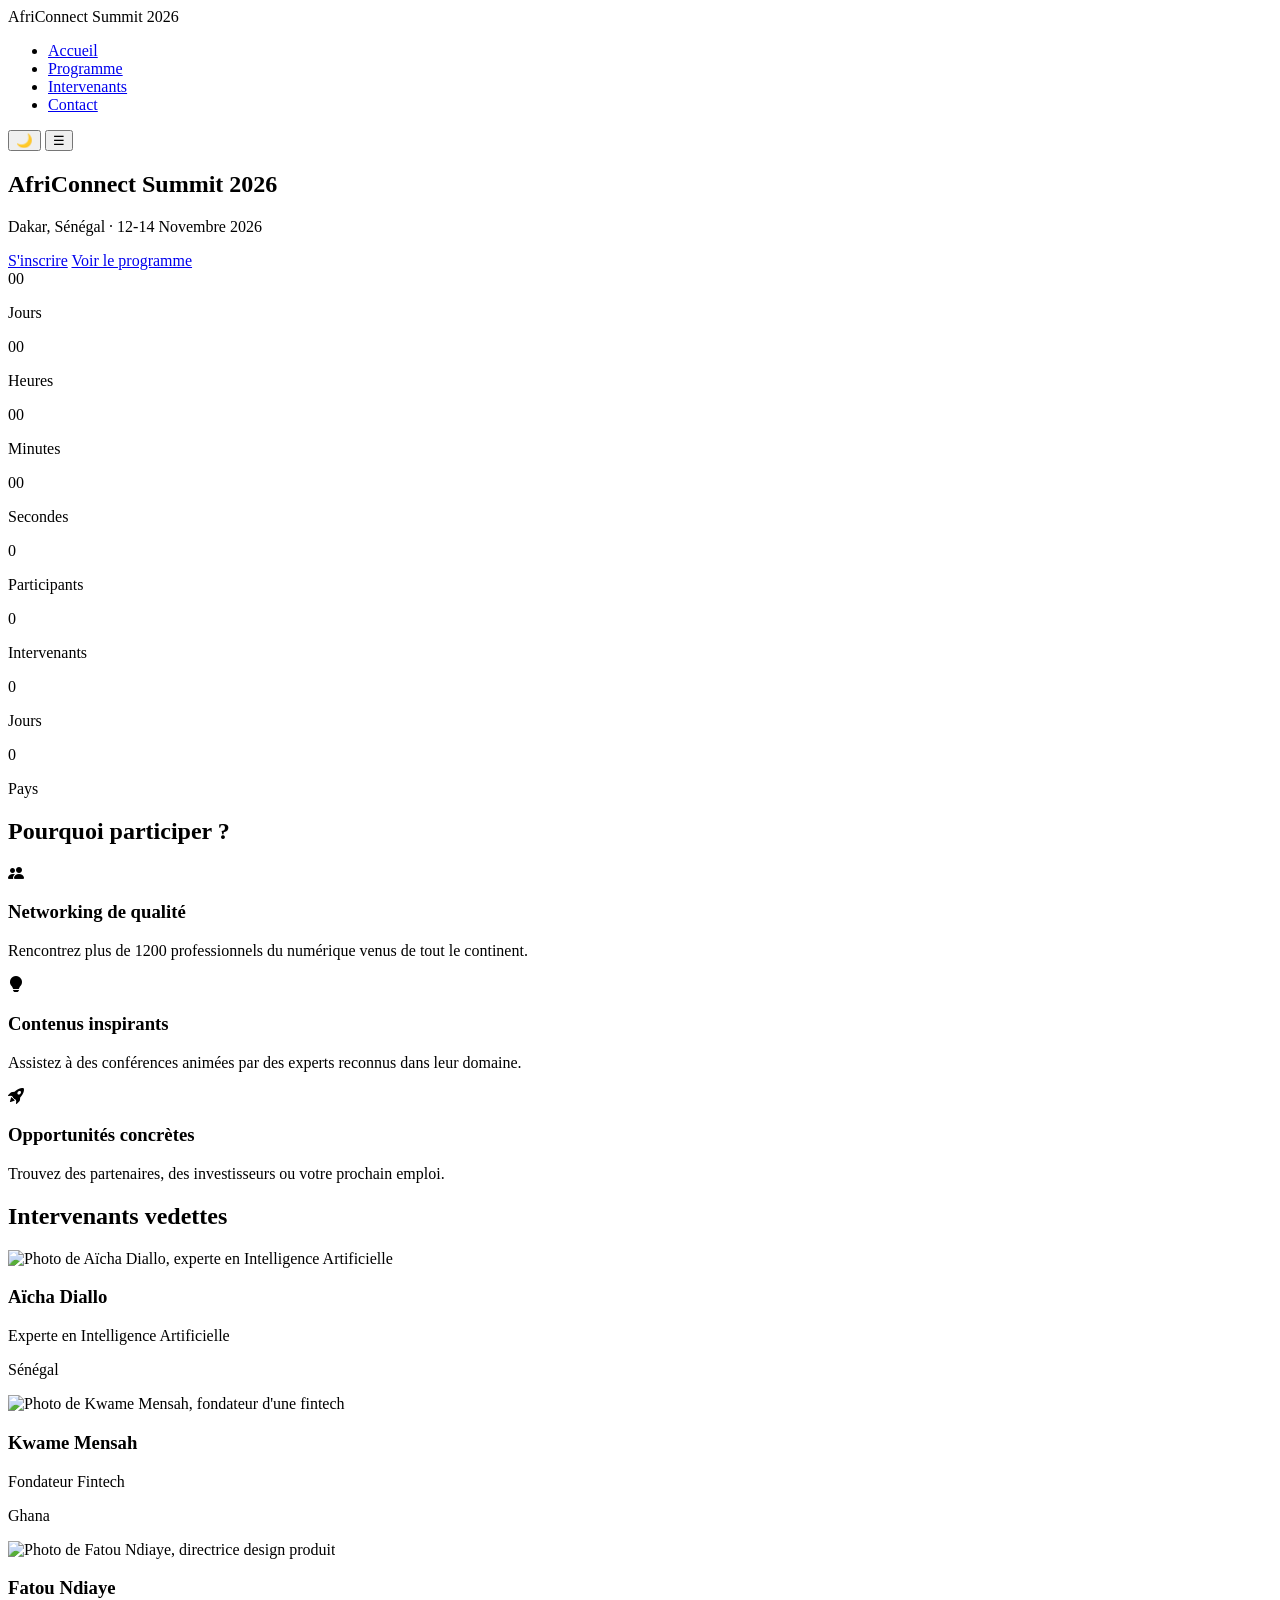
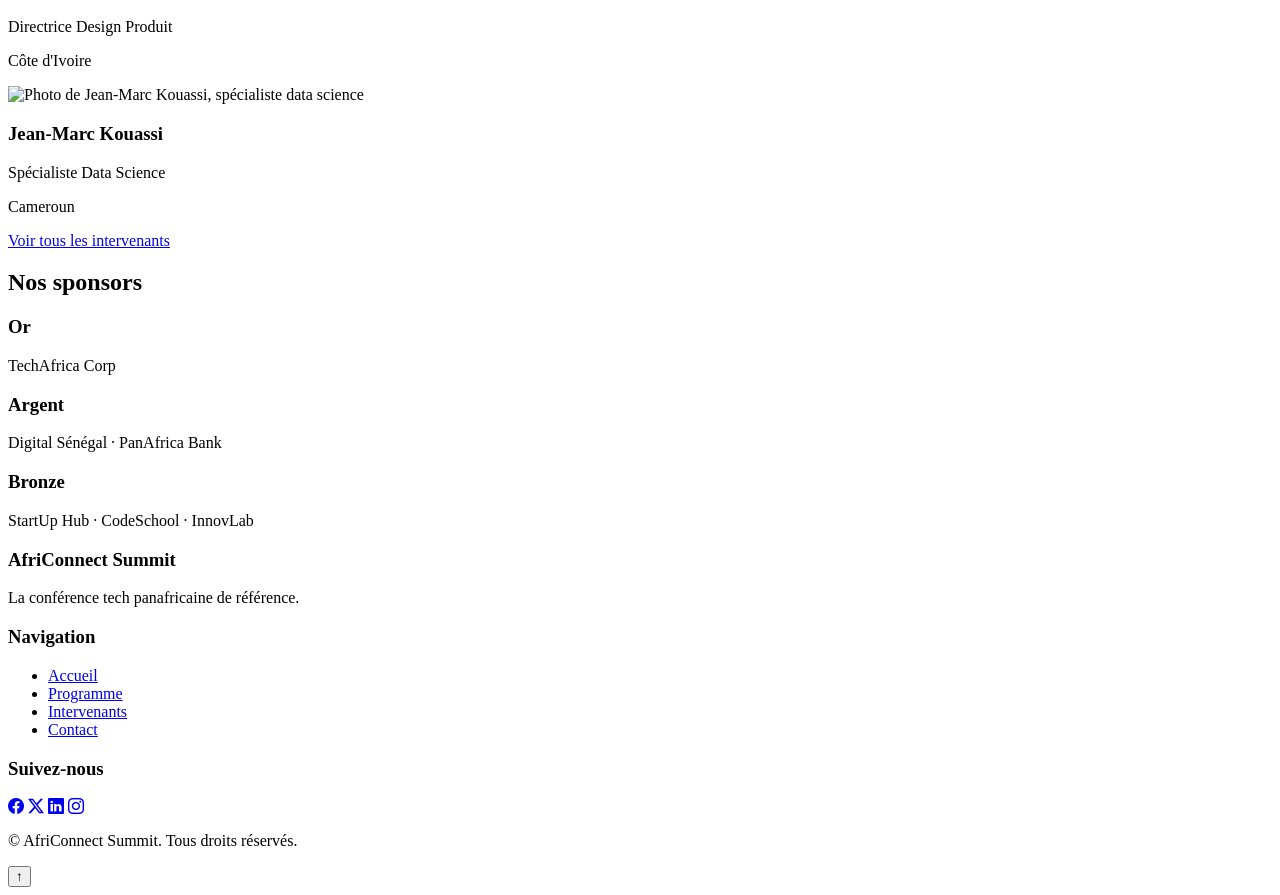
==== index.html @ d64a6867 "Ajout complet de la structure HTML de index.html" ====
<!DOCTYPE html>
<html lang="fr">
<head>
    <meta charset="UTF-8">
    <meta name="viewport" content="width=device-width, initial-scale=1.0">
    <title>AfriConnect Summit 2026 - Accueil</title>
    <link rel="stylesheet" href="https://cdn.jsdelivr.net/npm/bootstrap-icons@1.11.3/font/bootstrap-icons.css">
    <link rel="stylesheet" href="css/style.css">
</head>
<body>

    <!-- NAVBAR -->
    <header>
        <nav>
            <div class="logo">AfriConnect Summit 2026</div>

            <ul class="nav-links">
                <li><a href="index.html">Accueil</a></li>
                <li><a href="programme.html">Programme</a></li>
                <li><a href="intervenants.html">Intervenants</a></li>
                <li><a href="contact.html">Contact</a></li>
            </ul>

            <button class="theme-toggle" aria-label="Changer de thème">🌙</button>

            <button class="hamburger" aria-label="Ouvrir le menu">☰</button>
        </nav>
    </header>

    <main>

        <!-- SECTION HERO -->
        <section class="hero" id="hero">
            <div class="hero-content">
                <h1>AfriConnect Summit 2026</h1>
                <p class="hero-subtitle">Dakar, Sénégal · 12-14 Novembre 2026</p>

                <div class="hero-cta">
                    <a href="contact.html" class="btn btn-primary">S'inscrire</a>
                    <a href="programme.html" class="btn btn-secondary">Voir le programme</a>
                </div>

                <div class="countdown" id="countdown">
                    <div class="countdown-item">
                        <span id="days">00</span>
                        <p>Jours</p>
                    </div>
                    <div class="countdown-item">
                        <span id="hours">00</span>
                        <p>Heures</p>
                    </div>
                    <div class="countdown-item">
                        <span id="minutes">00</span>
                        <p>Minutes</p>
                    </div>
                    <div class="countdown-item">
                        <span id="seconds">00</span>
                        <p>Secondes</p>
                    </div>
                </div>
            </div>
        </section>

        <!-- SECTION CHIFFRES CLÉS -->
        <section class="stats" id="stats">
            <div class="stats-grid">
                <div class="stat-item">
                    <span class="stat-number" data-target="1200">0</span>
                    <p>Participants</p>
                </div>
                <div class="stat-item">
                    <span class="stat-number" data-target="48">0</span>
                    <p>Intervenants</p>
                </div>
                <div class="stat-item">
                    <span class="stat-number" data-target="3">0</span>
                    <p>Jours</p>
                </div>
                <div class="stat-item">
                    <span class="stat-number" data-target="12">0</span>
                    <p>Pays</p>
                </div>
            </div>
        </section>

        <!-- SECTION POURQUOI PARTICIPER -->
        <section class="why-attend" id="why-attend">
            <h2>Pourquoi participer ?</h2>

            <div class="why-flex">
                <div class="why-item">
                    <i class="bi bi-people-fill"></i>
                    <h3>Networking de qualité</h3>
                    <p>Rencontrez plus de 1200 professionnels du numérique venus de tout le continent.</p>
                </div>

                <div class="why-item">
                    <i class="bi bi-lightbulb-fill"></i>
                    <h3>Contenus inspirants</h3>
                    <p>Assistez à des conférences animées par des experts reconnus dans leur domaine.</p>
                </div>

                <div class="why-item">
                    <i class="bi bi-rocket-takeoff-fill"></i>
                    <h3>Opportunités concrètes</h3>
                    <p>Trouvez des partenaires, des investisseurs ou votre prochain emploi.</p>
                </div>
            </div>
        </section>

        <!-- SECTION INTERVENANTS VEDETTES -->
        <section class="featured-speakers" id="featured-speakers">
            <h2>Intervenants vedettes</h2>

            <div class="speakers-grid">
                <div class="speaker-card">
                    <img src="images/speaker1.jpg" alt="Photo de Aïcha Diallo, experte en Intelligence Artificielle">
                    <h3>Aïcha Diallo</h3>
                    <p class="speaker-title">Experte en Intelligence Artificielle</p>
                    <p class="speaker-country">Sénégal</p>
                </div>

                <div class="speaker-card">
                    <img src="images/speaker2.jpg" alt="Photo de Kwame Mensah, fondateur d'une fintech">
                    <h3>Kwame Mensah</h3>
                    <p class="speaker-title">Fondateur Fintech</p>
                    <p class="speaker-country">Ghana</p>
                </div>

                <div class="speaker-card">
                    <img src="images/speaker3.jpg" alt="Photo de Fatou Ndiaye, directrice design produit">
                    <h3>Fatou Ndiaye</h3>
                    <p class="speaker-title">Directrice Design Produit</p>
                    <p class="speaker-country">Côte d'Ivoire</p>
                </div>

                <div class="speaker-card">
                    <img src="images/speaker4.jpg" alt="Photo de Jean-Marc Kouassi, spécialiste data science">
                    <h3>Jean-Marc Kouassi</h3>
                    <p class="speaker-title">Spécialiste Data Science</p>
                    <p class="speaker-country">Cameroun</p>
                </div>
            </div>

            <a href="intervenants.html" class="btn btn-primary">Voir tous les intervenants</a>
        </section>

        <!-- SECTION SPONSORS -->
        <section class="sponsors" id="sponsors">
            <h2>Nos sponsors</h2>

            <div class="sponsors-flex">
                <div class="sponsor-level sponsor-or">
                    <h3>Or</h3>
                    <p>TechAfrica Corp</p>
                </div>

                <div class="sponsor-level sponsor-argent">
                    <h3>Argent</h3>
                    <p>Digital Sénégal · PanAfrica Bank</p>
                </div>

                <div class="sponsor-level sponsor-bronze">
                    <h3>Bronze</h3>
                    <p>StartUp Hub · CodeSchool · InnovLab</p>
                </div>
            </div>
        </section>

    </main>

    <!-- FOOTER -->
    <footer>
        <div class="footer-content">
            <div class="footer-col">
                <h3>AfriConnect Summit</h3>
                <p>La conférence tech panafricaine de référence.</p>
            </div>

            <div class="footer-col">
                <h3>Navigation</h3>
                <ul>
                    <li><a href="index.html">Accueil</a></li>
                    <li><a href="programme.html">Programme</a></li>
                    <li><a href="intervenants.html">Intervenants</a></li>
                    <li><a href="contact.html">Contact</a></li>
                </ul>
            </div>

            <div class="footer-col">
                <h3>Suivez-nous</h3>
                <div class="social-icons">
                    <a href="#" aria-label="Facebook"><i class="bi bi-facebook"></i></a>
                    <a href="#" aria-label="Twitter"><i class="bi bi-twitter-x"></i></a>
                    <a href="#" aria-label="LinkedIn"><i class="bi bi-linkedin"></i></a>
                    <a href="#" aria-label="Instagram"><i class="bi bi-instagram"></i></a>
                </div>
            </div>
        </div>

        <p class="copyright">© <span id="current-year"></span> AfriConnect Summit. Tous droits réservés.</p>

        <button class="back-to-top" id="backToTop" aria-label="Retour en haut">↑</button>
    </footer>

    <script src="js/main.js"></script>
</body>
</html>
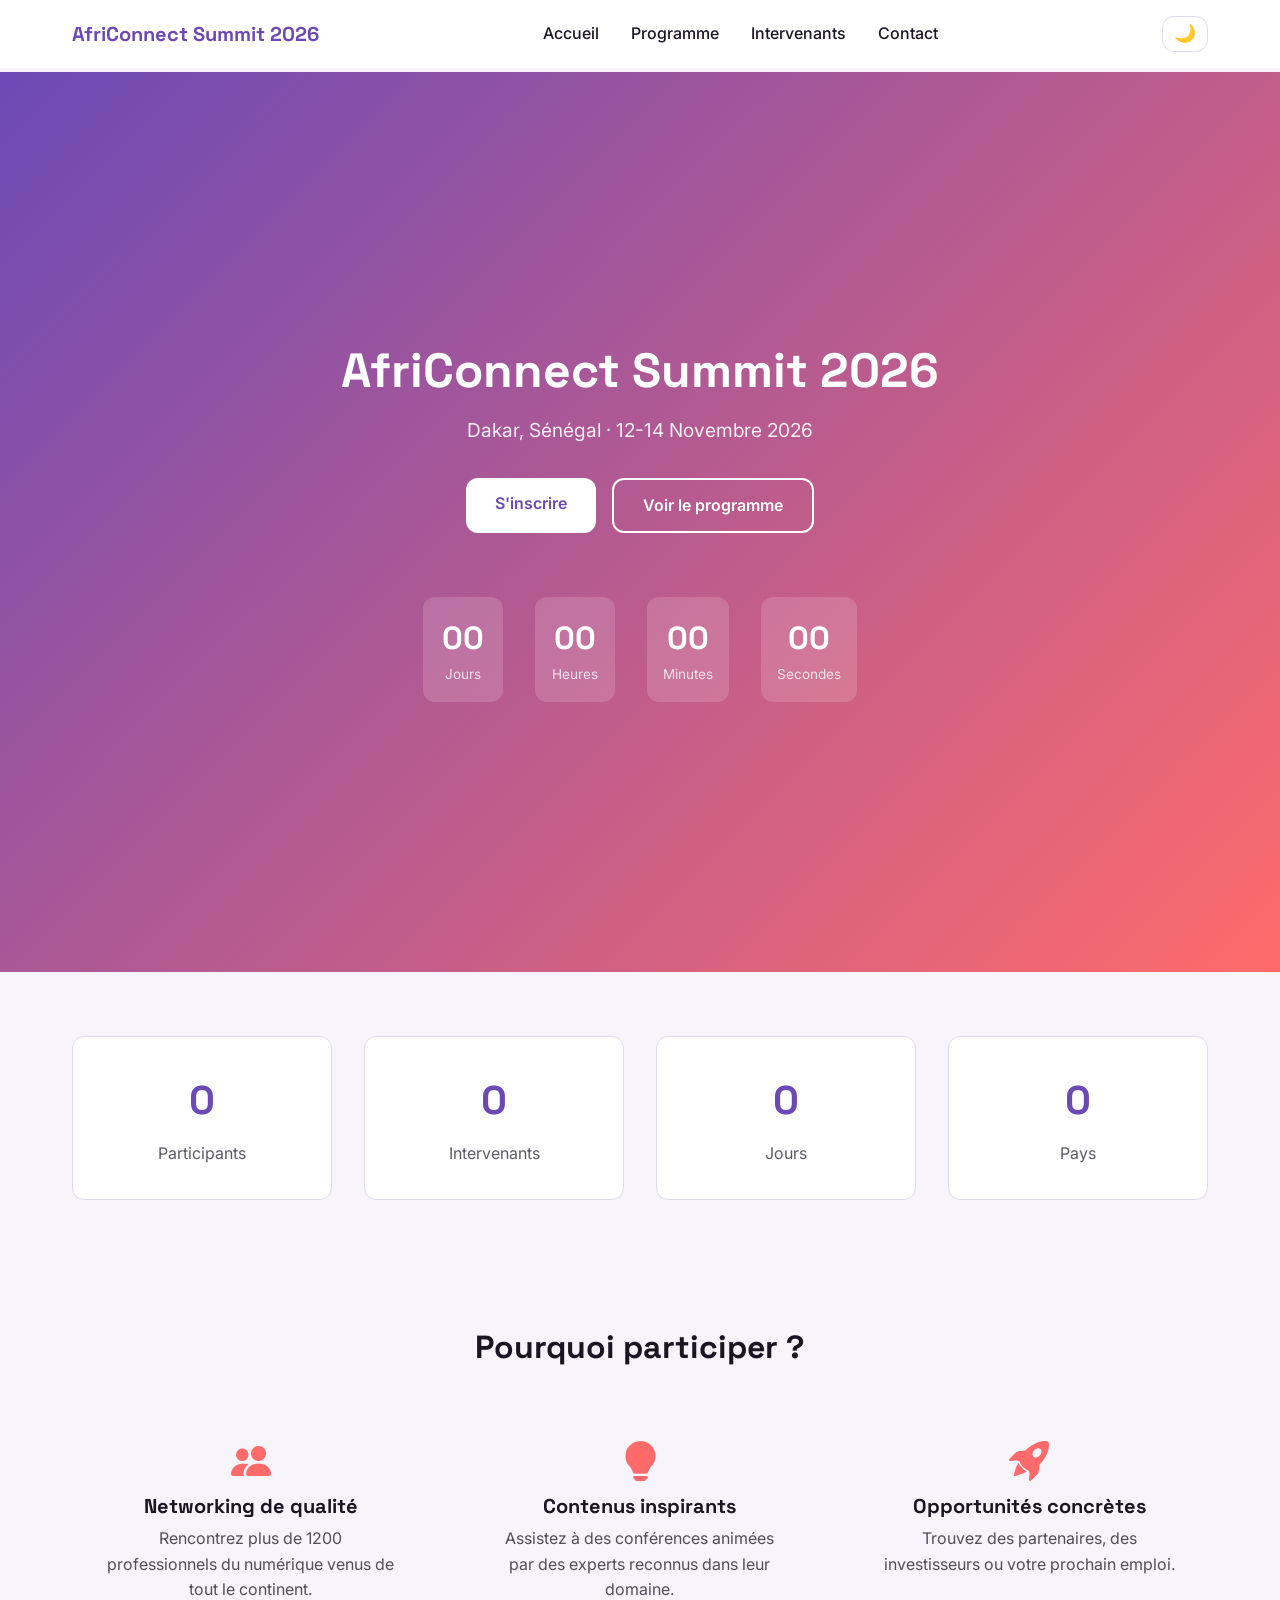
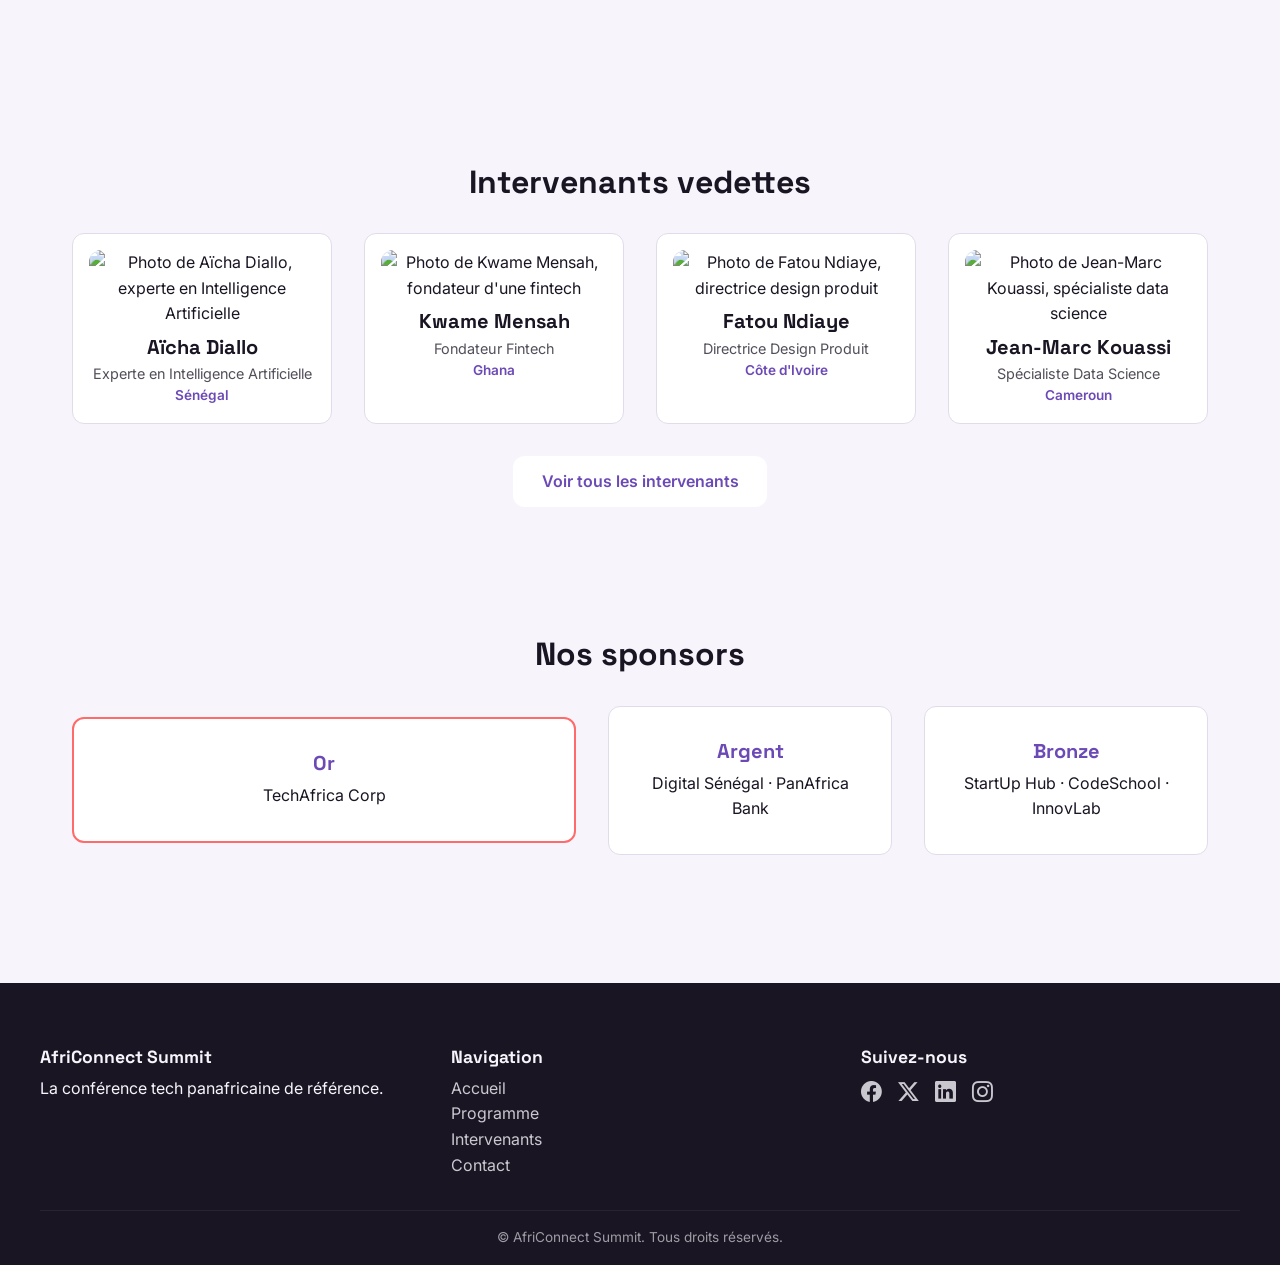
==== commit 3383f02f: "Ajout du css complet : variables, dark mode, layout, responsive" ====
--- a/index.html
+++ b/index.html
@@ -6,6 +6,9 @@
     <title>AfriConnect Summit 2026 - Accueil</title>
     <link rel="stylesheet" href="https://cdn.jsdelivr.net/npm/bootstrap-icons@1.11.3/font/bootstrap-icons.css">
     <link rel="stylesheet" href="css/style.css">
+    <link rel="preconnect" href="https://fonts.googleapis.com">
+<link rel="preconnect" href="https://fonts.gstatic.com" crossorigin>
+<link href="https://fonts.googleapis.com/css2?family=Space+Grotesk:wght@500;600;700&family=Inter:wght@400;500;600&display=swap" rel="stylesheet">
 </head>
 <body>
 
--- a/css/style.css
+++ b/css/style.css
@@ -0,0 +1,930 @@
+/* ============================================
+   RESET & BASE
+   ============================================ */
+* {
+    margin: 0;
+    padding: 0;
+    box-sizing: border-box;
+}
+
+html {
+    scroll-behavior: smooth;
+}
+
+/* ============================================
+   VARIABLES CSS (mode clair par défaut)
+   ============================================ */
+:root {
+    /* Couleurs principales */
+    --color-primary: #6C4AB6;
+    --color-secondary: #FF6B6B;
+    --color-bg: #F7F5FB;
+    --color-text: #1A1523;
+
+    /* Couleurs dérivées */
+    --color-bg-alt: #FFFFFF;
+    --color-border: #E0DCEB;
+
+    /* Typographie */
+    --font-heading: 'Space Grotesk', sans-serif;
+    --font-body: 'Inter', sans-serif;
+
+    /* Espacements */
+    --spacing-sm: 0.5rem;
+    --spacing-md: 1rem;
+    --spacing-lg: 2rem;
+    --spacing-xl: 4rem;
+
+    /* Radius */
+    --radius: 12px;
+
+    /* Transition commune */
+    --transition: 0.3s ease;
+}
+
+/* ============================================
+   MODE SOMBRE (activé via [data-theme="dark"] sur <html>)
+   ============================================ */
+[data-theme="dark"] {
+    --color-bg: #12101A;
+    --color-text: #F0EDF7;
+    --color-bg-alt: #1E1A2B;
+    --color-border: #332C47;
+}
+
+/* ============================================
+   TYPOGRAPHIE GÉNÉRALE
+   ============================================ */
+body {
+    font-family: var(--font-body);
+    background-color: var(--color-bg);
+    color: var(--color-text);
+    line-height: 1.6;
+    transition: background-color var(--transition), color var(--transition);
+}
+
+h1, h2, h3 {
+    font-family: var(--font-heading);
+    font-weight: 700;
+    line-height: 1.2;
+}
+
+h1 {
+    font-size: 2.5rem;
+}
+
+h2 {
+    font-size: 2rem;
+    margin-bottom: var(--spacing-lg);
+}
+
+h3 {
+    font-size: 1.25rem;
+}
+
+a {
+    color: var(--color-primary);
+    text-decoration: none;
+    transition: color var(--transition);
+}
+
+a:hover {
+    color: var(--color-secondary);
+}
+/* ============================================
+   NAVBAR
+   ============================================ */
+header {
+    position: fixed;
+    top: 0;
+    left: 0;
+    width: 100%;
+    background-color: var(--color-bg-alt);
+    z-index: 1000;
+    transition: box-shadow var(--transition), background-color var(--transition);
+}
+
+header.scrolled {
+    box-shadow: 0 2px 12px rgba(0, 0, 0, 0.08);
+}
+
+ header nav {
+    display: flex;
+    align-items: center;
+    justify-content: space-between;
+    padding: var(--spacing-md) var(--spacing-lg);
+    max-width: 1200px;
+    margin: 0 auto;
+}
+
+.logo {
+    font-family: var(--font-heading);
+    font-weight: 700;
+    font-size: 1.25rem;
+    color: var(--color-primary);
+}
+
+.nav-links {
+    display: flex;
+    gap: var(--spacing-lg);
+    list-style: none;
+}
+
+.nav-links a {
+    color: var(--color-text);
+    font-weight: 500;
+}
+
+.nav-links a:hover {
+    color: var(--color-primary);
+}
+
+.theme-toggle,
+.hamburger {
+    background: none;
+    border: 1px solid var(--color-border);
+    border-radius: var(--radius);
+    padding: 0.4rem 0.7rem;
+    cursor: pointer;
+    font-size: 1.1rem;
+    transition: background-color var(--transition);
+}
+
+.theme-toggle:hover,
+.hamburger:hover {
+    background-color: var(--color-border);
+}
+
+.hamburger {
+    display: none;
+}
+
+/* Compense la navbar fixe pour que le contenu ne soit pas caché dessous */
+main {
+    margin-top: 72px;
+    display: block;
+}
+/* ============================================
+   HERO (page d'accueil)
+   ============================================ */
+.hero {
+    min-height: 100vh;
+    display: flex;
+    align-items: center;
+    justify-content: center;
+    text-align: center;
+    background: linear-gradient(135deg, var(--color-primary), var(--color-secondary));
+    padding: var(--spacing-lg);
+}
+
+.hero-content {
+    max-width: 700px;
+    color: #FFFFFF;
+}
+
+.hero h1 {
+    font-size: 3rem;
+    margin-bottom: var(--spacing-md);
+}
+
+.hero-subtitle {
+    font-size: 1.2rem;
+    margin-bottom: var(--spacing-lg);
+    opacity: 0.9;
+}
+
+.hero-cta {
+    display: flex;
+    justify-content: center;
+    gap: var(--spacing-md);
+    margin-bottom: var(--spacing-xl);
+}
+
+.btn {
+    display: inline-block;
+    padding: 0.8rem 1.8rem;
+    border-radius: var(--radius);
+    font-weight: 600;
+    transition: transform var(--transition), box-shadow var(--transition);
+}
+
+.btn-primary {
+    background-color: #FFFFFF;
+    color: var(--color-primary);
+}
+
+.btn-secondary {
+    background-color: transparent;
+    color: #FFFFFF;
+    border: 2px solid #FFFFFF;
+}
+
+.btn:hover {
+    transform: translateY(-3px);
+    box-shadow: 0 6px 16px rgba(0, 0, 0, 0.2);
+}
+
+/* Compte à rebours */
+.countdown {
+    display: flex;
+    justify-content: center;
+    gap: var(--spacing-lg);
+}
+
+.countdown-item {
+    background-color: rgba(255, 255, 255, 0.15);
+    border-radius: var(--radius);
+    padding: var(--spacing-md);
+    min-width: 80px;
+}
+
+.countdown-item span {
+    display: block;
+    font-family: var(--font-heading);
+    font-size: 2rem;
+    font-weight: 700;
+    color: #FFFFFF;
+}
+
+.countdown-item p {
+    font-size: 0.85rem;
+    color: #FFFFFF;
+    opacity: 0.8;
+}
+/* ============================================
+   STATS (chiffres clés)
+   ============================================ */
+.stats {
+    padding: var(--spacing-xl) var(--spacing-lg);
+    max-width: 1200px;
+    margin: 0 auto;
+}
+
+.stats-grid {
+    display: grid;
+    grid-template-columns: repeat(4, 1fr);
+    gap: var(--spacing-lg);
+    text-align: center;
+}
+
+.stat-item {
+    background-color: var(--color-bg-alt);
+    border: 1px solid var(--color-border);
+    border-radius: var(--radius);
+    padding: var(--spacing-lg);
+    transition: transform var(--transition);
+}
+
+.stat-item:hover {
+    transform: translateY(-5px);
+}
+
+.stat-number {
+    display: block;
+    font-family: var(--font-heading);
+    font-size: 2.5rem;
+    font-weight: 700;
+    color: var(--color-primary);
+}
+
+.stat-item p {
+    color: var(--color-text);
+    opacity: 0.7;
+    margin-top: var(--spacing-sm);
+}
+/* ============================================
+   POURQUOI PARTICIPER
+   ============================================ */
+.why-attend {
+    padding: var(--spacing-xl) var(--spacing-lg);
+    max-width: 1200px;
+    margin: 0 auto;
+    text-align: center;
+}
+
+.why-flex {
+    display: flex;
+    justify-content: space-between;
+    gap: var(--spacing-lg);
+    margin-top: var(--spacing-lg);
+}
+
+.why-item {
+    flex: 1;
+    padding: var(--spacing-lg);
+}
+
+.why-item i {
+    font-size: 2.5rem;
+    color: var(--color-secondary);
+    margin-bottom: var(--spacing-md);
+}
+
+.why-item h3 {
+    margin-bottom: var(--spacing-sm);
+}
+
+.why-item p {
+    opacity: 0.75;
+}
+
+/* ============================================
+   INTERVENANTS VEDETTES (index.html)
+   ============================================ */
+.featured-speakers {
+    padding: var(--spacing-xl) var(--spacing-lg);
+    max-width: 1200px;
+    margin: 0 auto;
+    text-align: center;
+}
+
+.speakers-grid {
+    display: grid;
+    grid-template-columns: repeat(4, 1fr);
+    gap: var(--spacing-lg);
+    margin: var(--spacing-lg) 0 var(--spacing-lg);
+}
+
+.speaker-card {
+    background-color: var(--color-bg-alt);
+    border: 1px solid var(--color-border);
+    border-radius: var(--radius);
+    padding: var(--spacing-md);
+    text-align: center;
+    transition: transform var(--transition), box-shadow var(--transition);
+}
+
+.speaker-card:hover {
+    transform: translateY(-5px);
+    box-shadow: 0 8px 20px rgba(0, 0, 0, 0.1);
+}
+
+.speaker-card img {
+    width: 100%;
+    aspect-ratio: 1 / 1;
+    object-fit: cover;
+    border-radius: var(--radius);
+    margin-bottom: var(--spacing-sm);
+}
+
+.speaker-card h3 {
+    margin-bottom: 0.2rem;
+}
+
+.speaker-title {
+    font-size: 0.9rem;
+    opacity: 0.75;
+}
+
+.speaker-country {
+    font-size: 0.85rem;
+    color: var(--color-primary);
+    font-weight: 600;
+}
+/* ============================================
+   SPONSORS
+   ============================================ */
+.sponsors {
+    padding: var(--spacing-xl) var(--spacing-lg);
+    max-width: 1200px;
+    margin: 0 auto;
+    text-align: center;
+}
+
+.sponsors-flex {
+    display: flex;
+    justify-content: center;
+    align-items: center;
+    gap: var(--spacing-lg);
+    margin-top: var(--spacing-lg);
+    flex-wrap: wrap;
+}
+
+.sponsor-level {
+    background-color: var(--color-bg-alt);
+    border: 1px solid var(--color-border);
+    border-radius: var(--radius);
+    padding: var(--spacing-lg);
+}
+
+.sponsor-or {
+    flex: 2;
+    min-width: 250px;
+    border-color: var(--color-secondary);
+    border-width: 2px;
+}
+
+.sponsor-argent,
+.sponsor-bronze {
+    flex: 1;
+    min-width: 200px;
+}
+
+.sponsor-level h3 {
+    color: var(--color-primary);
+    margin-bottom: var(--spacing-sm);
+}
+
+/* ============================================
+   FOOTER
+   ============================================ */
+footer {
+    background-color: var(--color-text);
+    color: var(--color-bg);
+    padding: var(--spacing-xl) var(--spacing-lg) var(--spacing-md);
+    margin-top: var(--spacing-xl);
+}
+
+.footer-content {
+    display: flex;
+    justify-content: space-between;
+    gap: var(--spacing-lg);
+    max-width: 1200px;
+    margin: 0 auto var(--spacing-lg);
+    flex-wrap: wrap;
+}
+
+.footer-col {
+    flex: 1;
+    min-width: 200px;
+}
+
+.footer-col h3 {
+    color: var(--color-bg);
+    margin-bottom: var(--spacing-sm);
+    font-size: 1.1rem;
+}
+
+.footer-col ul {
+    list-style: none;
+}
+
+.footer-col a {
+    color: var(--color-bg);
+    opacity: 0.8;
+}
+
+.footer-col a:hover {
+    opacity: 1;
+    color: var(--color-secondary);
+}
+
+.social-icons {
+    display: flex;
+    gap: var(--spacing-md);
+}
+
+.social-icons a {
+    font-size: 1.3rem;
+}
+
+.copyright {
+    text-align: center;
+    opacity: 0.6;
+    font-size: 0.85rem;
+    max-width: 1200px;
+    margin: 0 auto;
+    padding-top: var(--spacing-md);
+    border-top: 1px solid rgba(255, 255, 255, 0.1);
+}
+
+.back-to-top {
+    position: fixed;
+    bottom: 2rem;
+    right: 2rem;
+    width: 45px;
+    height: 45px;
+    border-radius: 50%;
+    background-color: var(--color-primary);
+    color: #FFFFFF;
+    border: none;
+    font-size: 1.2rem;
+    cursor: pointer;
+    display: none;
+    align-items: center;
+    justify-content: center;
+    transition: background-color var(--transition), transform var(--transition);
+    z-index: 999;
+}
+
+.back-to-top:hover {
+    background-color: var(--color-secondary);
+    transform: translateY(-3px);
+}
+
+.back-to-top.visible {
+    display: flex;
+}
+/* ============================================
+   HERO INTERNE (pages secondaires)
+   ============================================ */
+.page-hero {
+    background: linear-gradient(135deg, var(--color-primary), var(--color-secondary));
+    color: #FFFFFF;
+    padding: 6rem var(--spacing-lg) var(--spacing-xl);
+    text-align: center;
+}
+
+.page-hero h1 {
+    margin-bottom: var(--spacing-sm);
+}
+
+.breadcrumb {
+    font-size: 0.9rem;
+    opacity: 0.9;
+}
+
+.breadcrumb a {
+    color: #FFFFFF;
+    text-decoration: underline;
+}
+
+.breadcrumb span {
+    font-weight: 600;
+}
+/* ============================================
+   ONGLETS PROGRAMME
+   ============================================ */
+.program-tabs {
+    padding: var(--spacing-xl) var(--spacing-lg);
+    max-width: 1200px;
+    margin: 0 auto;
+}
+
+.tabs-buttons {
+    display: flex;
+    gap: var(--spacing-sm);
+    margin-bottom: var(--spacing-lg);
+    flex-wrap: wrap;
+}
+
+.tab-btn {
+    background-color: var(--color-bg-alt);
+    border: 1px solid var(--color-border);
+    border-radius: var(--radius);
+    padding: 0.7rem 1.2rem;
+    font-family: var(--font-body);
+    font-weight: 600;
+    cursor: pointer;
+    transition: background-color var(--transition), color var(--transition);
+}
+
+.tab-btn.active {
+    background-color: var(--color-primary);
+    color: #FFFFFF;
+    border-color: var(--color-primary);
+}
+
+.tab-btn:hover {
+    background-color: var(--color-primary);
+    color: #FFFFFF;
+}
+
+/* Cache tous les contenus d'onglet par défaut... */
+.tab-content {
+    display: none;
+}
+
+/* ...sauf celui qui a la classe active */
+.tab-content.active {
+    display: block;
+}
+
+/* Tableaux */
+table {
+    width: 100%;
+    border-collapse: collapse;
+    background-color: var(--color-bg-alt);
+    border-radius: var(--radius);
+    overflow: hidden;
+}
+
+thead tr {
+    background-color: var(--color-primary);
+}
+
+thead th {
+    color: #FFFFFF;
+    padding: var(--spacing-md);
+    text-align: left;
+    font-family: var(--font-heading);
+    font-weight: 600;
+}
+
+tbody tr {
+    border-bottom: 1px solid var(--color-border);
+}
+
+tbody tr:nth-child(even) {
+    background-color: var(--color-bg);
+}
+
+tbody td {
+    padding: var(--spacing-md);
+}
+
+/* ============================================
+   THÉMATIQUES (programme.html)
+   ============================================ */
+.themes {
+    padding: var(--spacing-xl) var(--spacing-lg);
+    max-width: 1200px;
+    margin: 0 auto;
+    text-align: center;
+}
+
+.themes-grid {
+    display: grid;
+    grid-template-columns: repeat(2, 1fr);
+    gap: var(--spacing-lg);
+    margin-top: var(--spacing-lg);
+}
+
+.theme-card {
+    background-color: var(--color-bg-alt);
+    border: 1px solid var(--color-border);
+    border-radius: var(--radius);
+    padding: var(--spacing-lg);
+    text-align: left;
+    transition: transform var(--transition);
+}
+
+.theme-card:hover {
+    transform: translateY(-5px);
+}
+
+.theme-card i {
+    font-size: 2rem;
+    color: var(--color-secondary);
+    margin-bottom: var(--spacing-sm);
+}
+/* ============================================
+   FILTRES INTERVENANTS
+   ============================================ */
+.filters {
+    display: flex;
+    justify-content: center;
+    gap: var(--spacing-sm);
+    padding: var(--spacing-lg);
+    flex-wrap: wrap;
+}
+
+.filter-btn {
+    background-color: var(--color-bg-alt);
+    border: 1px solid var(--color-border);
+    border-radius: var(--radius);
+    padding: 0.6rem 1.2rem;
+    font-family: var(--font-body);
+    font-weight: 600;
+    cursor: pointer;
+    transition: background-color var(--transition), color var(--transition);
+}
+
+.filter-btn.active,
+.filter-btn:hover {
+    background-color: var(--color-primary);
+    color: #FFFFFF;
+    border-color: var(--color-primary);
+}
+
+/* ============================================
+   GRILLE INTERVENANTS COMPLÈTE
+   ============================================ */
+.speakers-full {
+    padding: 0 var(--spacing-lg) var(--spacing-xl);
+    max-width: 1200px;
+    margin: 0 auto;
+}
+
+.speakers-full-grid {
+    display: grid;
+    grid-template-columns: repeat(3, 1fr);
+    gap: var(--spacing-lg);
+}
+
+/* Réutilise les styles .speaker-card déjà définis pour index.html */
+/* ============================================
+   RESPONSIVE - TABLETTE (jusqu'à 1024px)
+   ============================================ */
+@media (max-width: 1024px) {
+
+    .stats-grid,
+    .speakers-grid,
+    .speakers-full-grid {
+        grid-template-columns: repeat(2, 1fr);
+    }
+
+    .why-flex {
+        flex-direction: column;
+    }
+
+}
+
+/* ============================================
+   RESPONSIVE - MOBILE (jusqu'à 768px)
+   ============================================ */
+@media (max-width: 768px) {
+
+    .nav-links {
+        display: none;
+    }
+
+    .hamburger {
+        display: block;
+    }
+
+    .hero h1 {
+        font-size: 2rem;
+    }
+
+    .countdown {
+        flex-wrap: wrap;
+    }
+
+    .stats-grid,
+    .speakers-grid,
+    .speakers-full-grid,
+    .themes-grid {
+        grid-template-columns: 1fr;
+    }
+
+    .registration-flex {
+        flex-direction: column;
+    }
+
+    .footer-content {
+        flex-direction: column;
+        text-align: center;
+    }
+
+    .social-icons {
+        justify-content: center;
+    }
+
+}
+/* ============================================
+   FORMULAIRE D'INSCRIPTION
+   ============================================ */
+.registration {
+    padding: var(--spacing-xl) var(--spacing-lg);
+    max-width: 1200px;
+    margin: 0 auto;
+}
+
+.registration-flex {
+    display: flex;
+    gap: var(--spacing-xl);
+}
+
+.registration-form {
+    flex: 2;
+    background-color: var(--color-bg-alt);
+    border: 1px solid var(--color-border);
+    border-radius: var(--radius);
+    padding: var(--spacing-lg);
+}
+
+.registration-info {
+    flex: 1;
+}
+
+.registration-info p {
+    margin-bottom: var(--spacing-md);
+}
+
+.registration-info i {
+    color: var(--color-primary);
+    margin-right: var(--spacing-sm);
+}
+
+.form-group {
+    margin-bottom: var(--spacing-md);
+}
+
+.form-group label {
+    display: block;
+    font-weight: 600;
+    margin-bottom: 0.3rem;
+}
+
+.form-group input,
+.form-group select,
+.form-group textarea {
+    width: 100%;
+    padding: 0.7rem;
+    border: 1px solid var(--color-border);
+    border-radius: var(--radius);
+    font-family: var(--font-body);
+    background-color: var(--color-bg);
+    color: var(--color-text);
+    transition: border-color var(--transition);
+}
+
+.form-group input:focus,
+.form-group select:focus,
+.form-group textarea:focus {
+    outline: none;
+    border-color: var(--color-primary);
+}
+
+.error-message {
+    display: block;
+    color: var(--color-secondary);
+    font-size: 0.85rem;
+    margin-top: 0.3rem;
+    min-height: 1.1rem;
+}
+
+.success-message {
+    display: none;
+    background-color: #4CAF50;
+    color: #FFFFFF;
+    padding: var(--spacing-md);
+    border-radius: var(--radius);
+    margin-top: var(--spacing-md);
+    text-align: center;
+}
+
+.success-message.visible {
+    display: block;
+}
+
+/* ============================================
+   FAQ ACCORDÉON (CSS pur, sans JS)
+   ============================================ */
+.faq {
+    padding: var(--spacing-xl) var(--spacing-lg);
+    max-width: 800px;
+    margin: 0 auto;
+    text-align: center;
+}
+
+.accordion {
+    margin-top: var(--spacing-lg);
+    text-align: left;
+}
+
+.accordion-item {
+    border-bottom: 1px solid var(--color-border);
+}
+
+/* On cache la case à cocher : elle sert juste d'interrupteur logique */
+.accordion-toggle {
+    display: none;
+}
+
+.accordion-header {
+    display: block;
+    padding: var(--spacing-md) 0;
+    font-weight: 600;
+    cursor: pointer;
+    position: relative;
+    padding-right: 2rem;
+}
+
+/* Petite flèche générée en CSS pur, sans image ni JS */
+.accordion-header::after {
+    content: "+";
+    position: absolute;
+    right: 0;
+    top: var(--spacing-md);
+    font-size: 1.3rem;
+    color: var(--color-primary);
+    transition: transform var(--transition);
+}
+
+/* Quand la case cachée est cochée, on tourne le "+" en "×" */
+.accordion-toggle:checked ~ .accordion-header::after {
+    transform: rotate(45deg);
+}
+
+.accordion-content {
+    max-height: 0;
+    overflow: hidden;
+    transition: max-height var(--transition);
+}
+
+/* Quand la case cachée est cochée, on déplie le contenu */
+.accordion-toggle:checked ~ .accordion-content {
+    max-height: 200px;
+}
+
+.accordion-content p {
+    padding-bottom: var(--spacing-md);
+    opacity: 0.8;
+}
+
+/* ============================================
+   CARTE GOOGLE MAPS
+   ============================================ */
+.map {
+    padding: 0 var(--spacing-lg) var(--spacing-xl);
+    max-width: 1200px;
+    margin: 0 auto;
+    text-align: center;
+}
+
+.map iframe {
+    border-radius: var(--radius);
+    margin-top: var(--spacing-lg);
+}
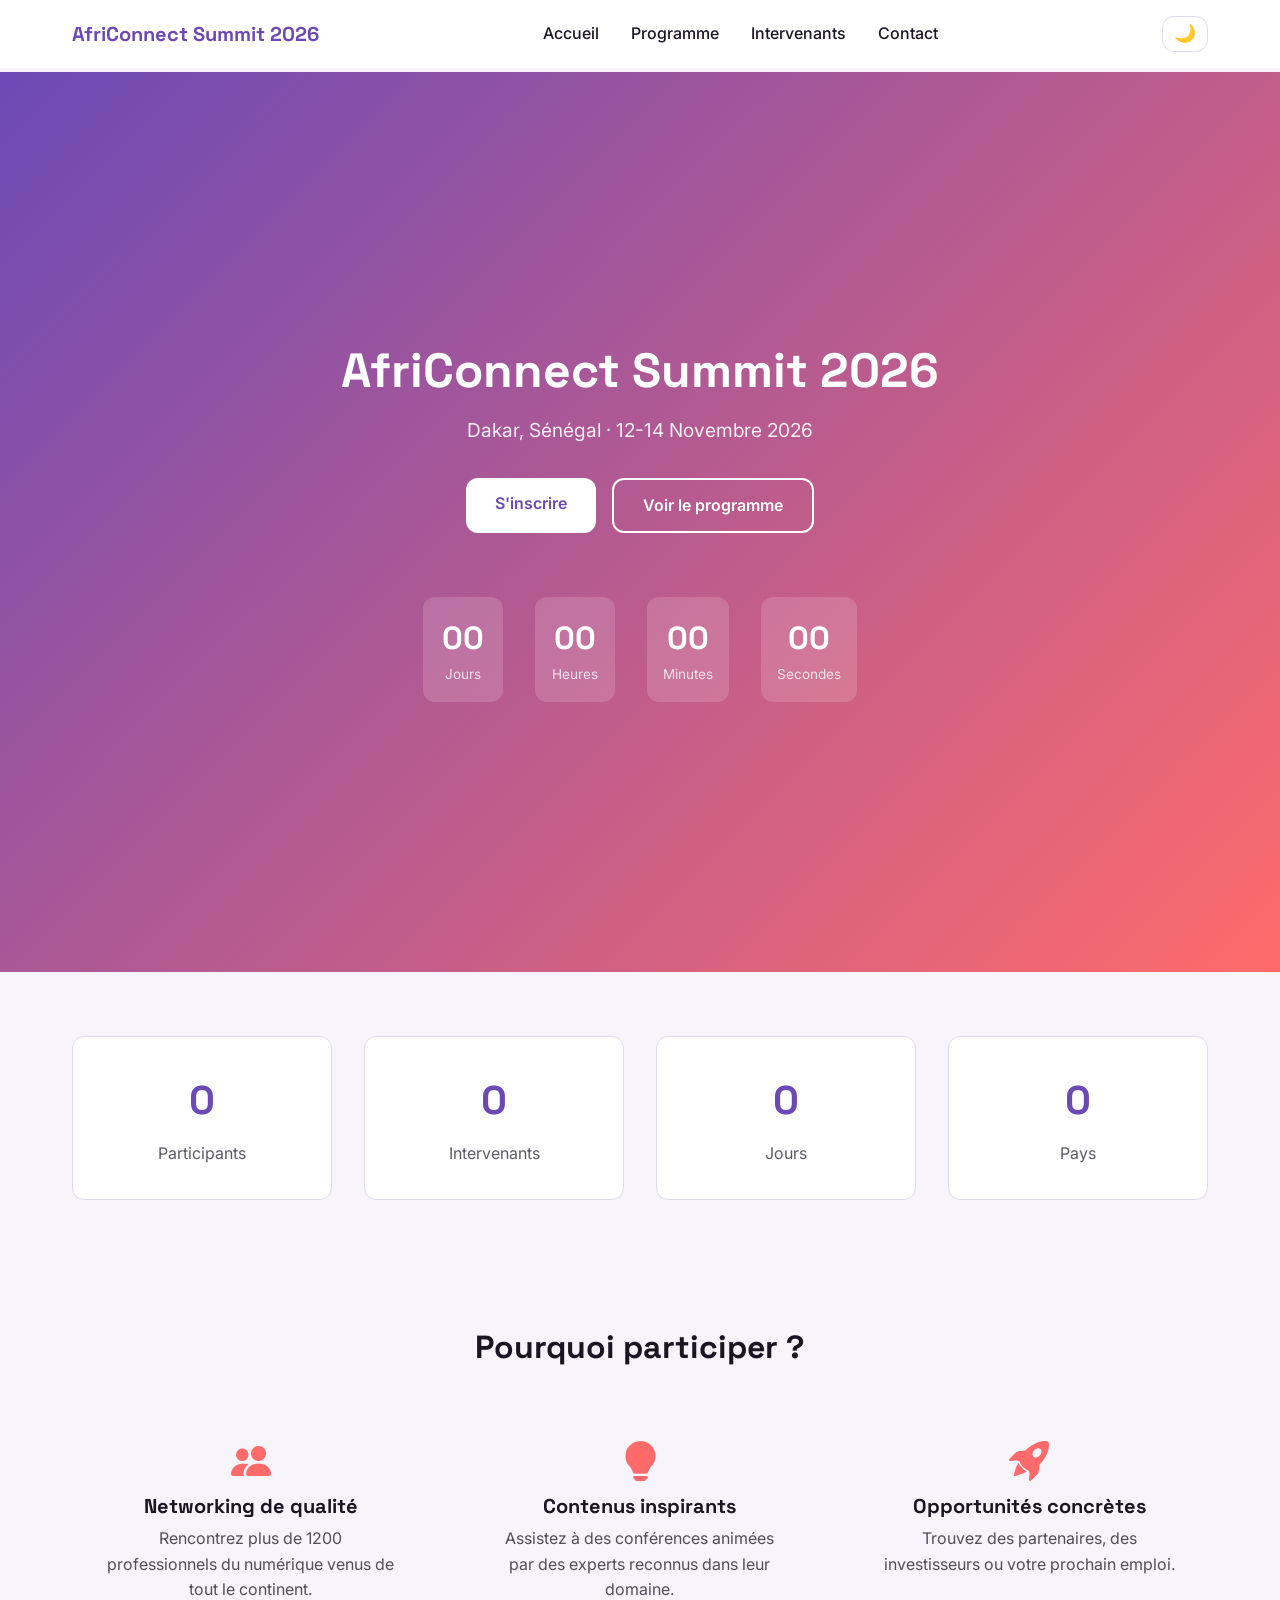
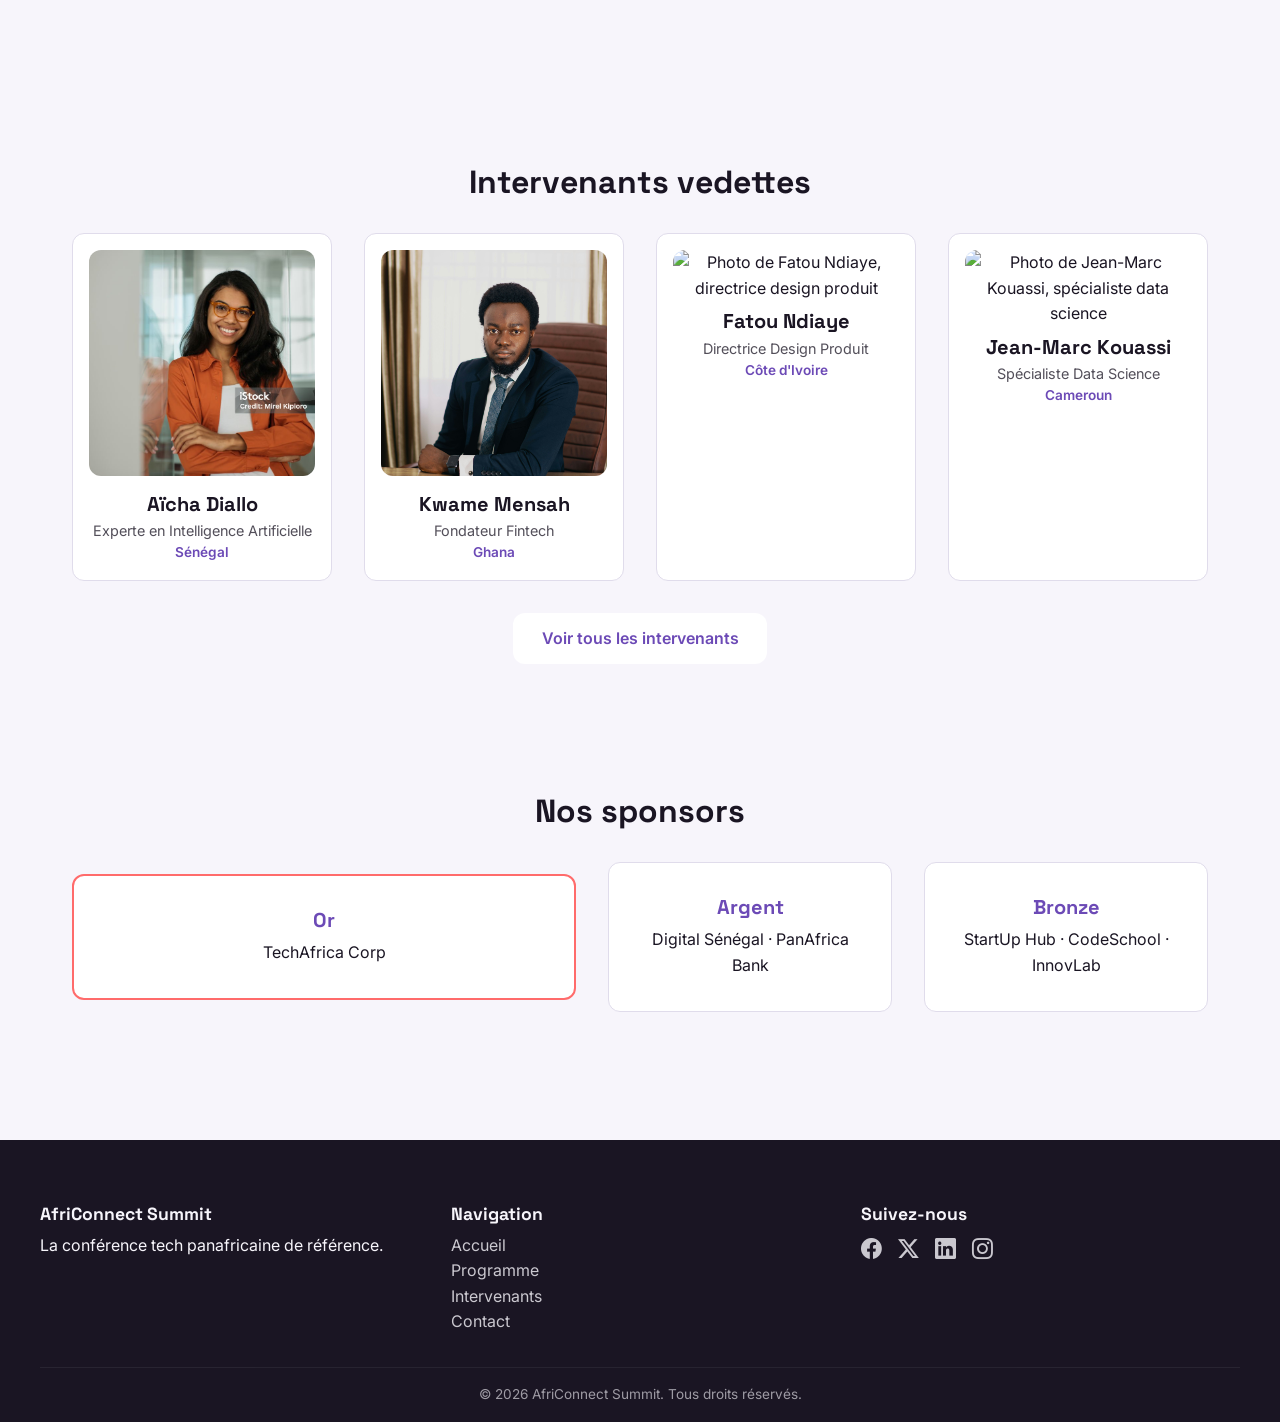
==== commit 006d6ddd: "Ajout des images des intervenants et corrections finales W3C" ====
--- a/index.html
+++ b/index.html
@@ -66,6 +66,7 @@
 
         <!-- SECTION CHIFFRES CLÉS -->
         <section class="stats" id="stats">
+            <h2 class="sr-only">Chiffres clés de la conférence</h2>
             <div class="stats-grid">
                 <div class="stat-item">
                     <span class="stat-number" data-target="1200">0</span>
--- a/css/style.css
+++ b/css/style.css
@@ -925,6 +925,53 @@
 }
 
 .map iframe {
+    width: 100%;
     border-radius: var(--radius);
     margin-top: var(--spacing-lg);
+}
+/* ============================================
+   ANIMATIONS AU SCROLL
+   ============================================ */
+.fade-in-hidden {
+    opacity: 0;
+    transform: translateY(30px);
+    transition: opacity 0.6s ease, transform 0.6s ease;
+}
+
+.fade-in-visible {
+    opacity: 1;
+    transform: translateY(0);
+}
+/* ============================================
+   MENU HAMBURGER MOBILE (à l'intérieur de la media query 768px)
+   ============================================ */
+@media (max-width: 768px) {
+
+    .nav-links.mobile-open {
+        display: flex;
+        flex-direction: column;
+        position: absolute;
+        top: 100%;
+        left: 0;
+        width: 100%;
+        background-color: var(--color-bg-alt);
+        padding: var(--spacing-md);
+        gap: var(--spacing-md);
+        border-top: 1px solid var(--color-border);
+    }
+
+}
+/* ============================================
+   ACCESSIBILITÉ - Texte visible uniquement par les lecteurs d'écran
+   ============================================ */
+.sr-only {
+    position: absolute;
+    width: 1px;
+    height: 1px;
+    padding: 0;
+    margin: -1px;
+    overflow: hidden;
+    clip: rect(0, 0, 0, 0);
+    white-space: nowrap;
+    border: 0;
 }
